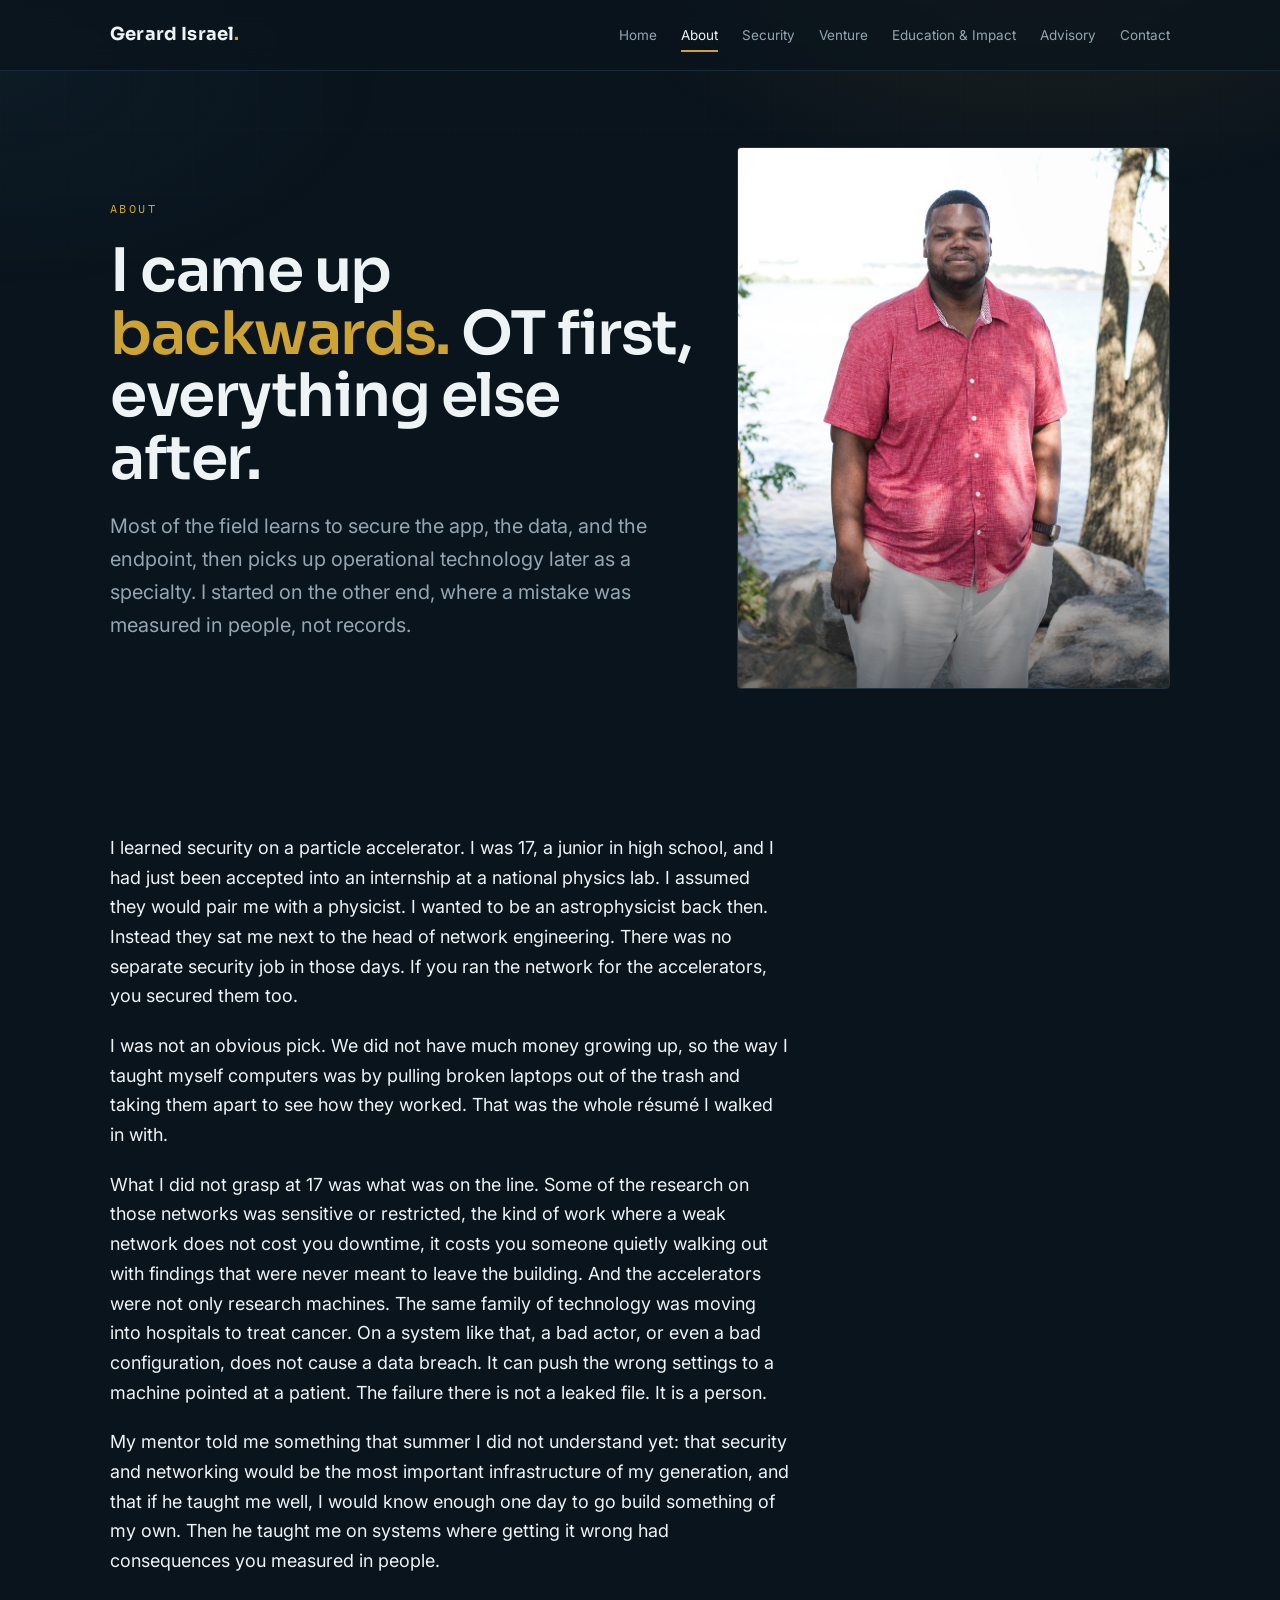
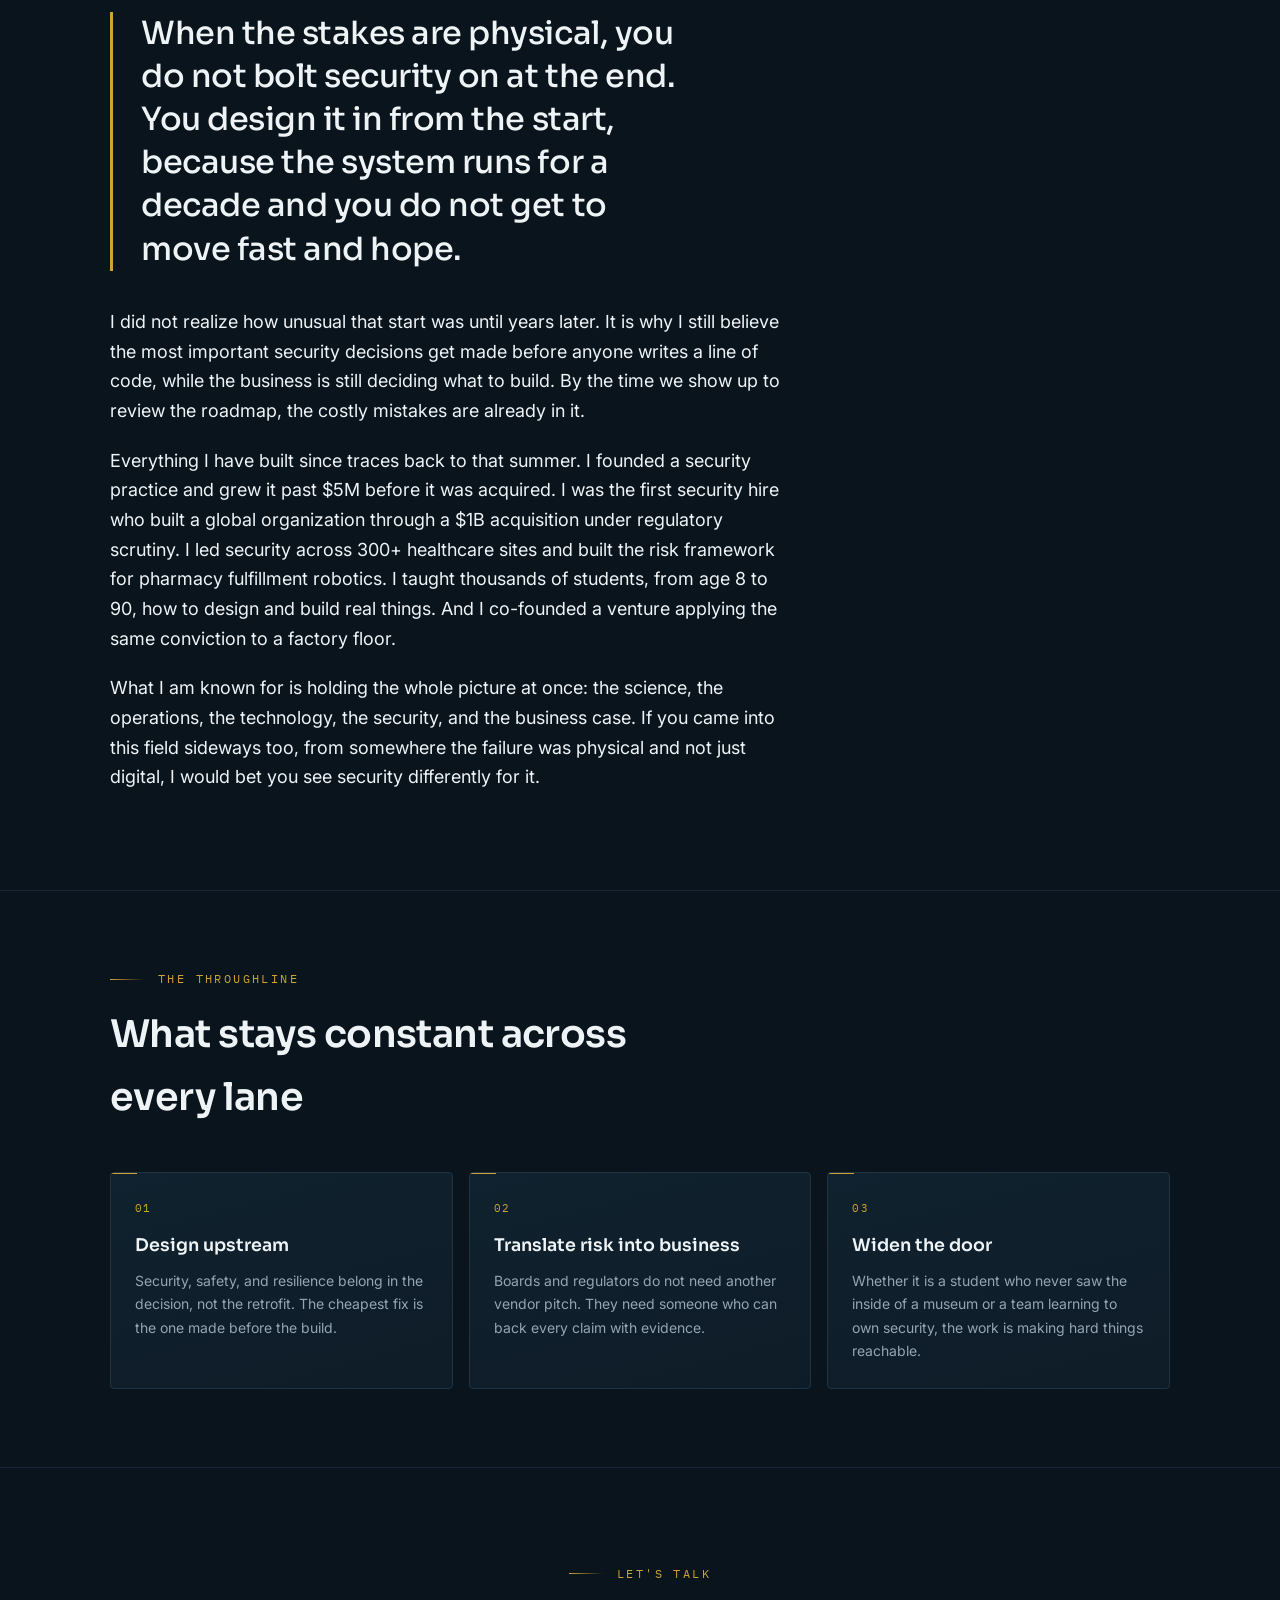
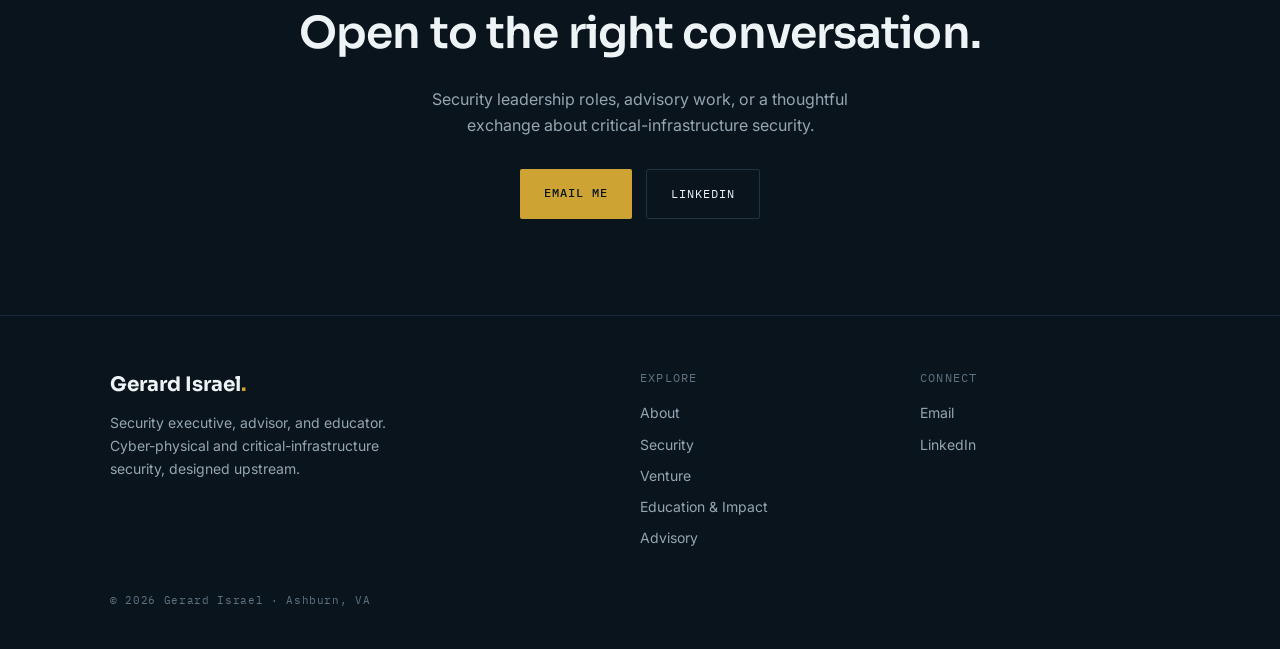
==== about.html @ 3f60c48b "Add files via upload" ====
<!DOCTYPE html>
<html lang="en">
<head>
<meta charset="UTF-8" />
<meta name="viewport" content="width=device-width, initial-scale=1.0" />
<title>Gerard Israel · About</title>
<meta name="description" content="How a self-taught kid who learned security on a particle accelerator came up backwards: operational technology first, everything else after." />
<link rel="preconnect" href="https://fonts.googleapis.com">
<link rel="preconnect" href="https://fonts.gstatic.com" crossorigin>
<link href="https://fonts.googleapis.com/css2?family=Sora:wght@400;500;600;700&family=Inter:wght@400;500;600&family=IBM+Plex+Mono:wght@400;500&display=swap" rel="stylesheet">
<link rel="stylesheet" href="style.css">
</head>
<body>

<header class="bar">
  <div class="wrap bar-inner">
    <a href="index.html" class="monogram">Gerard Israel<span class="dot">.</span></a>
    <nav class="links">
      <a href="index.html">Home</a>
      <a href="about.html" class="here">About</a>
      <a href="security.html">Security</a>
      <a href="venture.html">Venture</a>
      <a href="impact.html">Education &amp; Impact</a>
      <a href="advisory.html">Advisory</a>
      <a href="#contact" class="contact-link">Contact</a>
    </nav>
  </div>
</header>

<section class="hero">
  <div class="wrap">
    <div class="hero-grid">
      <div>
        <span class="eyebrow">About</span>
        <h1>I came up <span class="accent">backwards.</span> OT first, everything else after.</h1>
        <p class="sub">Most of the field learns to secure the app, the data, and the endpoint, then picks up operational technology later as a specialty. I started on the other end, where a mistake was measured in people, not records.</p>
      </div>
      <div class="portrait reveal"><img src="gerard-israel.jpg" alt="Gerard Israel" /></div>
    </div>
  </div>
</section>

<section class="block">
  <div class="wrap">
    <div class="prose lg reveal">
      <p>I learned security on a particle accelerator. I was 17, a junior in high school, and I had just been accepted into an internship at a national physics lab. I assumed they would pair me with a physicist. I wanted to be an astrophysicist back then. Instead they sat me next to the head of network engineering. There was no separate security job in those days. If you ran the network for the accelerators, you secured them too.</p>
      <p>I was not an obvious pick. We did not have much money growing up, so the way I taught myself computers was by pulling broken laptops out of the trash and taking them apart to see how they worked. That was the whole résumé I walked in with.</p>
      <p>What I did not grasp at 17 was what was on the line. Some of the research on those networks was sensitive or restricted, the kind of work where a weak network does not cost you downtime, it costs you someone quietly walking out with findings that were never meant to leave the building. And the accelerators were not only research machines. The same family of technology was moving into hospitals to treat cancer. On a system like that, a bad actor, or even a bad configuration, does not cause a data breach. It can push the wrong settings to a machine pointed at a patient. The failure there is not a leaked file. It is a person.</p>
      <p>My mentor told me something that summer I did not understand yet: that security and networking would be the most important infrastructure of my generation, and that if he taught me well, I would know enough one day to go build something of my own. Then he taught me on systems where getting it wrong had consequences you measured in people.</p>
    </div>

    <div class="pullquote reveal" style="margin:36px 0;">When the stakes are physical, you do not bolt security on at the end. You design it in from the start, because the system runs for a decade and you do not get to move fast and hope.</div>

    <div class="prose lg reveal">
      <p>I did not realize how unusual that start was until years later. It is why I still believe the most important security decisions get made before anyone writes a line of code, while the business is still deciding what to build. By the time we show up to review the roadmap, the costly mistakes are already in it.</p>
      <p>Everything I have built since traces back to that summer. I founded a security practice and grew it past $5M before it was acquired. I was the first security hire who built a global organization through a $1B acquisition under regulatory scrutiny. I led security across 300+ healthcare sites and built the risk framework for pharmacy fulfillment robotics. I taught thousands of students, from age 8 to 90, how to design and build real things. And I co-founded a venture applying the same conviction to a factory floor.</p>
      <p>What I am known for is holding the whole picture at once: the science, the operations, the technology, the security, and the business case. If you came into this field sideways too, from somewhere the failure was physical and not just digital, I would bet you see security differently for it.</p>
    </div>
  </div>
</section>

<section class="block">
  <div class="wrap">
    <div class="sec-head reveal">
      <div class="kicker">The throughline</div>
      <h2>What stays constant across every lane</h2>
    </div>
    <div class="grid3">
      <div class="card reveal"><div class="ci">01</div><h3>Design upstream</h3><p>Security, safety, and resilience belong in the decision, not the retrofit. The cheapest fix is the one made before the build.</p></div>
      <div class="card reveal"><div class="ci">02</div><h3>Translate risk into business</h3><p>Boards and regulators do not need another vendor pitch. They need someone who can back every claim with evidence.</p></div>
      <div class="card reveal"><div class="ci">03</div><h3>Widen the door</h3><p>Whether it is a student who never saw the inside of a museum or a team learning to own security, the work is making hard things reachable.</p></div>
    </div>
  </div>
</section>

<section class="contact" id="contact">
  <div class="wrap">
    <div class="kicker" style="justify-content:center;">Let's talk</div>
    <h2>Open to the right conversation.</h2>
    <p>Security leadership roles, advisory work, or a thoughtful exchange about critical-infrastructure security.</p>
    <div class="contact-links">
      <a class="btn primary" href="mailto:GerardIsrael1@gmail.com">Email me</a>
      <a class="btn ghost" href="https://linkedin.com/in/gerardisrael" target="_blank" rel="noopener">LinkedIn</a>
    </div>
  </div>
</section>

<footer>
  <div class="wrap foot-grid">
    <div>
      <div class="foot-name">Gerard Israel<span class="dot">.</span></div>
      <p class="foot-tag">Security executive, advisor, and educator. Cyber-physical and critical-infrastructure security, designed upstream.</p>
    </div>
    <div>
      <div class="fmono">Explore</div>
      <a href="about.html">About</a>
      <a href="security.html">Security</a>
      <a href="venture.html">Venture</a>
      <a href="impact.html">Education &amp; Impact</a>
      <a href="advisory.html">Advisory</a>
    </div>
    <div>
      <div class="fmono">Connect</div>
      <a href="mailto:GerardIsrael1@gmail.com">Email</a>
      <a href="https://linkedin.com/in/gerardisrael" target="_blank" rel="noopener">LinkedIn</a>
    </div>
  </div>
  <div class="wrap"><div class="foot-legal">&copy; <span id="yr"></span> Gerard Israel · Ashburn, VA</div></div>
</footer>

<script>
  document.getElementById('yr').textContent = new Date().getFullYear();
  const io = new IntersectionObserver((e)=>{e.forEach(x=>{if(x.isIntersecting){x.target.classList.add('in');io.unobserve(x.target);}})},{threshold:.12});
  document.querySelectorAll('.reveal').forEach(el=>io.observe(el));
</script>
</body>
</html>
---- style.css ----
/* ============================================================
   Gerard Israel — shared site styles  (v2, elevated)
   Palette: ink navy + brass. Signature motif: magnetic field lines.
   Change a value in :root and every page updates.
   ============================================================ */

:root{
  --ink:      #0A141D;
  --ink-2:    #0C1922;
  --surface:  #10222F;
  --surface-2:#0E1C27;
  --line:     #203343;
  --line-soft:#182838;
  --paper:    #EEF3F6;
  --slate:    #94A6B2;
  --slate-dim:#5E7382;
  --brass:    #CDA434;
  --brass-lt: #E4C25E;
  --brass-soft: rgba(205,164,52,.10);

  --display: 'Sora', sans-serif;
  --body:    'Inter', sans-serif;
  --mono:    'IBM Plex Mono', monospace;

  --maxw: 1120px;
}

*{ box-sizing:border-box; margin:0; padding:0; }
html{ scroll-behavior:smooth; }
body{
  background:var(--ink);
  color:var(--paper);
  font-family:var(--body);
  line-height:1.65;
  -webkit-font-smoothing:antialiased;
  position:relative;
}
/* layered ambiance: faint field glow + blueprint grid */
body::before{
  content:""; position:fixed; inset:0; z-index:-2; pointer-events:none;
  background:
    radial-gradient(60% 45% at 82% -5%, rgba(205,164,52,.10), transparent 60%),
    radial-gradient(50% 40% at 0% 8%, rgba(45,120,140,.08), transparent 60%);
}
body::after{
  content:""; position:fixed; inset:0; z-index:-2; pointer-events:none; opacity:.5;
  background-image:
    linear-gradient(rgba(205,164,52,.04) 1px, transparent 1px),
    linear-gradient(90deg, rgba(205,164,52,.04) 1px, transparent 1px);
  background-size:64px 64px, 64px 64px;
  -webkit-mask-image:linear-gradient(180deg, #000, transparent 70%);
          mask-image:linear-gradient(180deg, #000, transparent 70%);
}
a{ color:inherit; text-decoration:none; }
.wrap{ max-width:var(--maxw); margin:0 auto; padding:0 30px; }

.eyebrow{
  font-family:var(--mono); font-size:12px; letter-spacing:.2em;
  text-transform:uppercase; color:var(--brass);
}
.kicker{
  display:flex; align-items:center; gap:14px;
  font-family:var(--mono); font-size:12px; letter-spacing:.2em;
  text-transform:uppercase; color:var(--brass); margin-bottom:14px;
}
.kicker::before{ content:""; width:34px; height:1px; background:linear-gradient(90deg,var(--brass),transparent); }

.rule{ height:1px; border:0; margin:0; background:linear-gradient(90deg, var(--brass), transparent 70%); opacity:.4; }

/* ---------------- top bar / nav ---------------- */
header.bar{
  position:sticky; top:0; z-index:50;
  backdrop-filter:blur(12px);
  background:rgba(10,20,29,.72);
  border-bottom:1px solid var(--line-soft);
}
.bar-inner{ display:flex; align-items:center; justify-content:space-between; height:70px; }
.monogram{ font-family:var(--display); font-weight:700; font-size:18px; letter-spacing:.01em; }
.monogram .dot{ color:var(--brass); }
nav.links{ display:flex; gap:24px; font-size:13.5px; color:var(--slate); }
nav.links a{ position:relative; padding:4px 0; transition:color .2s ease; }
nav.links a:hover{ color:var(--paper); }
nav.links a.here{ color:var(--paper); }
nav.links a.here::after{ content:""; position:absolute; left:0; right:0; bottom:-2px; height:2px; background:var(--brass); }
@media(max-width:900px){ nav.links{ gap:16px; font-size:13px; } }
@media(max-width:640px){ nav.links a.contact-link{ display:none; } }

/* ---------------- buttons ---------------- */
.btn{
  font-family:var(--mono); font-size:12px; letter-spacing:.08em; text-transform:uppercase;
  padding:14px 24px; border-radius:2px; cursor:pointer; transition:all .2s ease;
  display:inline-block;
}
.btn.primary{ background:var(--brass); color:var(--ink); font-weight:500; }
.btn.primary:hover{ background:var(--brass-lt); transform:translateY(-1px); }
.btn.ghost{ border:1px solid var(--line); color:var(--paper); }
.btn.ghost:hover{ border-color:var(--brass); color:var(--brass); }
.cta-row{ display:flex; gap:14px; flex-wrap:wrap; margin-top:38px; }

/* ---------------- hero ---------------- */
.hero{ padding:76px 0 66px; position:relative; }
.hero-grid{ display:grid; grid-template-columns:1.15fr .85fr; gap:40px; align-items:center; }
@media(max-width:860px){ .hero-grid{ grid-template-columns:1fr; gap:20px; } }
.hero h1{
  font-family:var(--display); font-weight:600;
  font-size:clamp(36px,5.2vw,60px); line-height:1.04; letter-spacing:-.025em;
  margin:20px 0 20px; max-width:14ch;
}
.hero.wide h1{ max-width:20ch; }
.hero h1 .accent{ color:var(--brass); }
.hero .sub{ font-size:clamp(17px,2vw,20px); color:var(--slate); max-width:56ch; }

/* signature graphic panel */
.signature{
  position:relative; aspect-ratio:1/1; width:100%; max-width:420px; margin-left:auto;
  border:1px solid var(--line); border-radius:4px;
  background:linear-gradient(160deg, var(--surface), var(--ink-2));
  overflow:hidden;
}
.signature svg{ position:absolute; inset:0; width:100%; height:100%; }
.signature .tag{
  position:absolute; left:16px; bottom:14px; z-index:2;
  font-family:var(--mono); font-size:10.5px; letter-spacing:.14em; text-transform:uppercase; color:var(--slate-dim);
}
@media(max-width:860px){ .signature{ max-width:320px; margin:8px auto 0; } }

/* stat row */
.statrow{ display:flex; flex-wrap:wrap; gap:14px 40px; margin-top:8px; }
.stat .n{ font-family:var(--display); font-weight:600; font-size:28px; color:var(--paper); }
.stat .l{ font-family:var(--mono); font-size:10.5px; letter-spacing:.1em; text-transform:uppercase; color:var(--slate-dim); margin-top:3px; }

/* subpage hero motif (no inline svg needed) */
.hero.motif::after{
  content:""; position:absolute; right:-6%; top:50%; transform:translateY(-50%);
  width:46%; height:150%; z-index:-1; opacity:.5; pointer-events:none;
  background:
    radial-gradient(closest-side, transparent 58%, rgba(205,164,52,.18) 59%, transparent 61%),
    radial-gradient(closest-side, transparent 44%, rgba(205,164,52,.14) 45%, transparent 47%),
    radial-gradient(closest-side, transparent 30%, rgba(205,164,52,.10) 31%, transparent 33%);
  background-repeat:no-repeat; background-position:center;
}
@media(max-width:860px){ .hero.motif::after{ display:none; } }

/* ---------------- generic section ---------------- */
section.block{ padding:78px 0; position:relative; }
section.block + section.block{ border-top:1px solid var(--line-soft); }
.sec-head{ margin-bottom:44px; max-width:60ch; }
.sec-head h2{ font-family:var(--display); font-weight:600; font-size:clamp(27px,3.4vw,38px); letter-spacing:-.015em; }
.sec-head p{ color:var(--slate); margin-top:12px; font-size:16px; }
.lede{ font-size:clamp(19px,2.2vw,23px); color:var(--paper); max-width:44ch; line-height:1.5; }

/* card grids */
.grid3{ display:grid; grid-template-columns:repeat(auto-fit,minmax(260px,1fr)); gap:16px; }
.card{
  position:relative; border:1px solid var(--line); border-radius:4px; padding:26px 24px;
  background:linear-gradient(165deg, var(--surface), var(--surface-2));
  transition:border-color .25s ease, transform .25s ease;
  overflow:hidden;
}
.card::before{ content:""; position:absolute; top:0; left:0; width:26px; height:1px; background:var(--brass); transition:width .25s ease; }
.card:hover{ border-color:var(--brass); transform:translateY(-3px); }
.card:hover::before{ width:100%; }
.card .ci{ font-family:var(--mono); font-size:11px; color:var(--brass); letter-spacing:.12em; }
.card h3{ font-family:var(--display); font-weight:600; font-size:17.5px; margin:14px 0 9px; }
.card p{ font-size:14px; color:var(--slate); }

/* pillars (home) */
.pillars{ display:grid; grid-template-columns:repeat(auto-fit,minmax(240px,1fr)); gap:16px; }
.pillar{
  position:relative; display:block; border:1px solid var(--line); border-radius:4px; padding:28px 24px;
  background:linear-gradient(165deg, var(--surface), var(--surface-2));
  transition:border-color .25s ease, transform .25s ease; overflow:hidden;
}
.pillar::before{ content:""; position:absolute; top:0; left:0; width:26px; height:1px; background:var(--brass); transition:width .25s ease; }
.pillar:hover{ border-color:var(--brass); transform:translateY(-3px); }
.pillar:hover::before{ width:100%; }
.pillar .pnum{ font-family:var(--mono); font-size:11px; color:var(--brass); letter-spacing:.12em; }
.pillar h3{ font-family:var(--display); font-weight:600; font-size:20px; margin:14px 0 9px; }
.pillar p{ font-size:14.5px; color:var(--slate); }
.pillar .go{ font-family:var(--mono); font-size:12px; color:var(--brass); letter-spacing:.06em; margin-top:18px; display:inline-block; transition:letter-spacing .2s ease; }
.pillar:hover .go{ letter-spacing:.14em; }

/* timeline */
.tl-item{ display:grid; grid-template-columns:150px 1fr; gap:34px; padding:30px 0; border-top:1px solid var(--line-soft); position:relative; }
.tl-item:first-child{ border-top:none; }
@media(max-width:680px){ .tl-item{ grid-template-columns:1fr; gap:10px; } }
.tl-date{ font-family:var(--mono); font-size:13px; color:var(--brass); letter-spacing:.04em; padding-top:5px; }
.tl-body h3{ font-family:var(--display); font-weight:600; font-size:21px; letter-spacing:-.01em; }
.tl-body .org{ color:var(--slate); font-size:14.5px; margin:3px 0 14px; }
.tl-body ul{ list-style:none; }
.tl-body li{ font-size:14.5px; color:var(--paper); padding-left:20px; position:relative; margin-bottom:8px; }
.tl-body li::before{ content:""; position:absolute; left:0; top:10px; width:7px; height:7px; background:var(--brass); border-radius:50%; box-shadow:0 0 0 3px rgba(205,164,52,.14); }
.nested{ margin-top:20px; padding-top:18px; border-top:1px dashed var(--line); }
.nested .role{ font-family:var(--display); font-weight:600; font-size:16px; }
.nested .role span{ font-family:var(--mono); font-size:12px; color:var(--brass); font-weight:400; margin-left:8px; }

/* outcomes strip */
.outcomes{ display:grid; grid-template-columns:repeat(auto-fit,minmax(200px,1fr)); gap:20px; }
.oc{ border-left:2px solid var(--brass); padding:8px 0 8px 20px; }
.oc .n{ font-family:var(--display); font-weight:600; font-size:28px; letter-spacing:-.01em; }
.oc .l{ font-size:13px; color:var(--slate); margin-top:5px; }

/* panels / two-col */
.twocol{ display:grid; grid-template-columns:1fr 1fr; gap:26px; }
@media(max-width:760px){ .twocol{ grid-template-columns:1fr; } }
.panel{ border:1px solid var(--line); border-radius:4px; padding:32px; background:linear-gradient(165deg,var(--surface),var(--surface-2)); }
.panel h3{ font-family:var(--display); font-weight:600; font-size:20px; margin-bottom:14px; }
.panel p{ color:var(--slate); font-size:15px; margin-bottom:12px; }
.panel ul{ list-style:none; }
.panel li{ font-size:14.5px; padding-left:20px; position:relative; margin-bottom:9px; color:var(--paper); }
.panel li::before{ content:"\203A"; position:absolute; left:0; color:var(--brass); }
.flag{ font-family:var(--mono); font-size:11px; color:var(--slate-dim); background:var(--brass-soft); border:1px dashed var(--line); border-radius:4px; padding:9px 11px; margin-top:16px; display:inline-block; }

/* feature list */
.feature-list{ display:grid; grid-template-columns:repeat(auto-fit,minmax(280px,1fr)); gap:22px; }
.feature{ border-top:2px solid var(--brass); padding-top:18px; }
.feature h4{ font-family:var(--display); font-weight:600; font-size:17px; margin-bottom:7px; }
.feature p{ font-size:14.5px; color:var(--slate); }

/* pull quote */
.pullquote{
  font-family:var(--display); font-weight:500; font-size:clamp(22px,3.2vw,32px);
  line-height:1.35; letter-spacing:-.015em; max-width:24ch;
  border-left:3px solid var(--brass); padding-left:28px; margin:8px 0;
}

/* narrative prose */
.prose{ max-width:68ch; }
.prose p{ font-size:16.5px; color:var(--paper); margin-bottom:20px; }
.prose p .em{ color:var(--brass); font-style:normal; }
.prose.lg p{ font-size:18px; }

/* portrait slot */
.portrait{
  position:relative; width:100%; aspect-ratio:4/5; border:1px solid var(--line); border-radius:4px;
  overflow:hidden;
  background:
    repeating-linear-gradient(135deg, rgba(205,164,52,.05) 0 10px, transparent 10px 20px),
    linear-gradient(165deg,var(--surface),var(--ink-2));
  display:flex; align-items:center; justify-content:center; text-align:center;
  font-family:var(--mono); font-size:11px; letter-spacing:.12em; text-transform:uppercase; color:var(--slate-dim);
}
.portrait img{ display:block; width:100%; height:100%; object-fit:cover; object-position:center 15%; }
.portrait::after{ content:""; position:absolute; inset:0; pointer-events:none;
  background:linear-gradient(180deg, transparent 62%, rgba(10,20,29,.55)); }

/* certs */
.certs{ display:flex; flex-wrap:wrap; gap:10px; }
.chip{ font-family:var(--mono); font-size:12.5px; color:var(--paper); border:1px solid var(--line); border-radius:3px; padding:10px 14px; background:var(--surface); }
.chip.prog{ color:var(--brass); border-color:var(--brass); }

/* perspectives */
.plist{ display:grid; grid-template-columns:repeat(auto-fit,minmax(280px,1fr)); gap:16px; }
.post{ border:1px solid var(--line); border-radius:4px; padding:26px; background:linear-gradient(165deg,var(--surface),var(--surface-2)); transition:border-color .25s ease, transform .25s ease; }
.post:hover{ border-color:var(--brass); transform:translateY(-3px); }
.post .meta{ font-family:var(--mono); font-size:11px; letter-spacing:.1em; text-transform:uppercase; color:var(--slate-dim); }
.post h3{ font-family:var(--display); font-weight:600; font-size:18px; margin:12px 0 8px; }
.post p{ font-size:14px; color:var(--slate); }

/* contact */
.contact{ text-align:center; padding:96px 0; border-top:1px solid var(--line-soft); }
.contact h2{ font-family:var(--display); font-weight:600; font-size:clamp(29px,4vw,44px); margin-bottom:16px; letter-spacing:-.02em; }
.contact p{ color:var(--slate); max-width:46ch; margin:0 auto 30px; }
.contact-links{ display:flex; gap:14px; justify-content:center; flex-wrap:wrap; }

/* footer */
footer{ border-top:1px solid var(--line-soft); padding:52px 0 40px; }
.foot-grid{ display:grid; grid-template-columns:2fr 1fr 1fr; gap:30px; }
@media(max-width:680px){ .foot-grid{ grid-template-columns:1fr; gap:24px; } }
.foot-grid .fmono{ font-family:var(--mono); font-size:12px; letter-spacing:.1em; text-transform:uppercase; color:var(--slate-dim); margin-bottom:14px; }
.foot-grid a{ display:block; color:var(--slate); font-size:14px; margin-bottom:8px; transition:color .2s ease; }
.foot-grid a:hover{ color:var(--brass); }
.foot-name{ font-family:var(--display); font-weight:700; font-size:20px; }
.foot-name .dot{ color:var(--brass); }
.foot-tag{ color:var(--slate); font-size:14px; margin-top:10px; max-width:36ch; }
.foot-legal{ font-family:var(--mono); font-size:11px; letter-spacing:.06em; color:var(--slate-dim); margin-top:34px; }

/* reveal + a11y */
.reveal{ opacity:0; transform:translateY(18px); transition:opacity .7s ease, transform .7s ease; }
.reveal.in{ opacity:1; transform:none; }
@media(prefers-reduced-motion:reduce){
  .reveal{ opacity:1; transform:none; transition:none; }
  html{ scroll-behavior:auto; }
  .beam{ animation:none !important; }
}
:focus-visible{ outline:2px solid var(--brass); outline-offset:3px; }
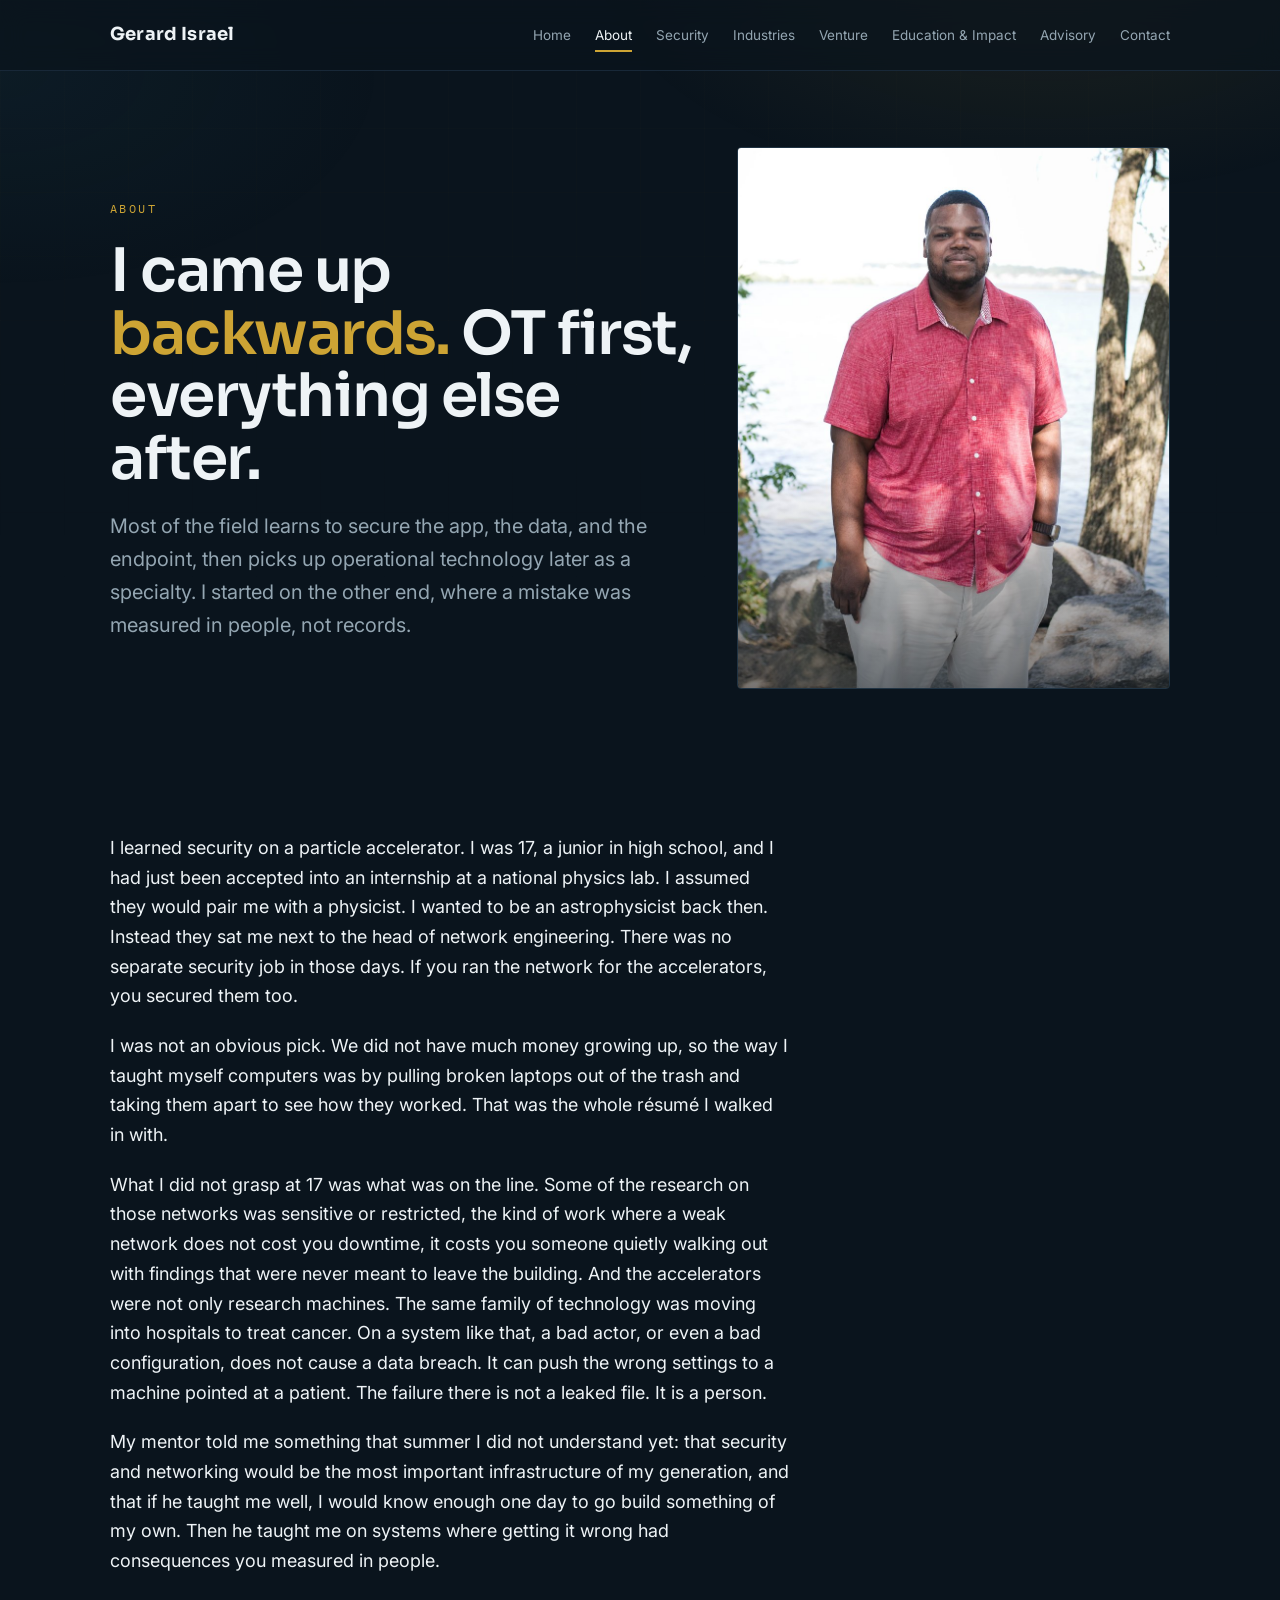
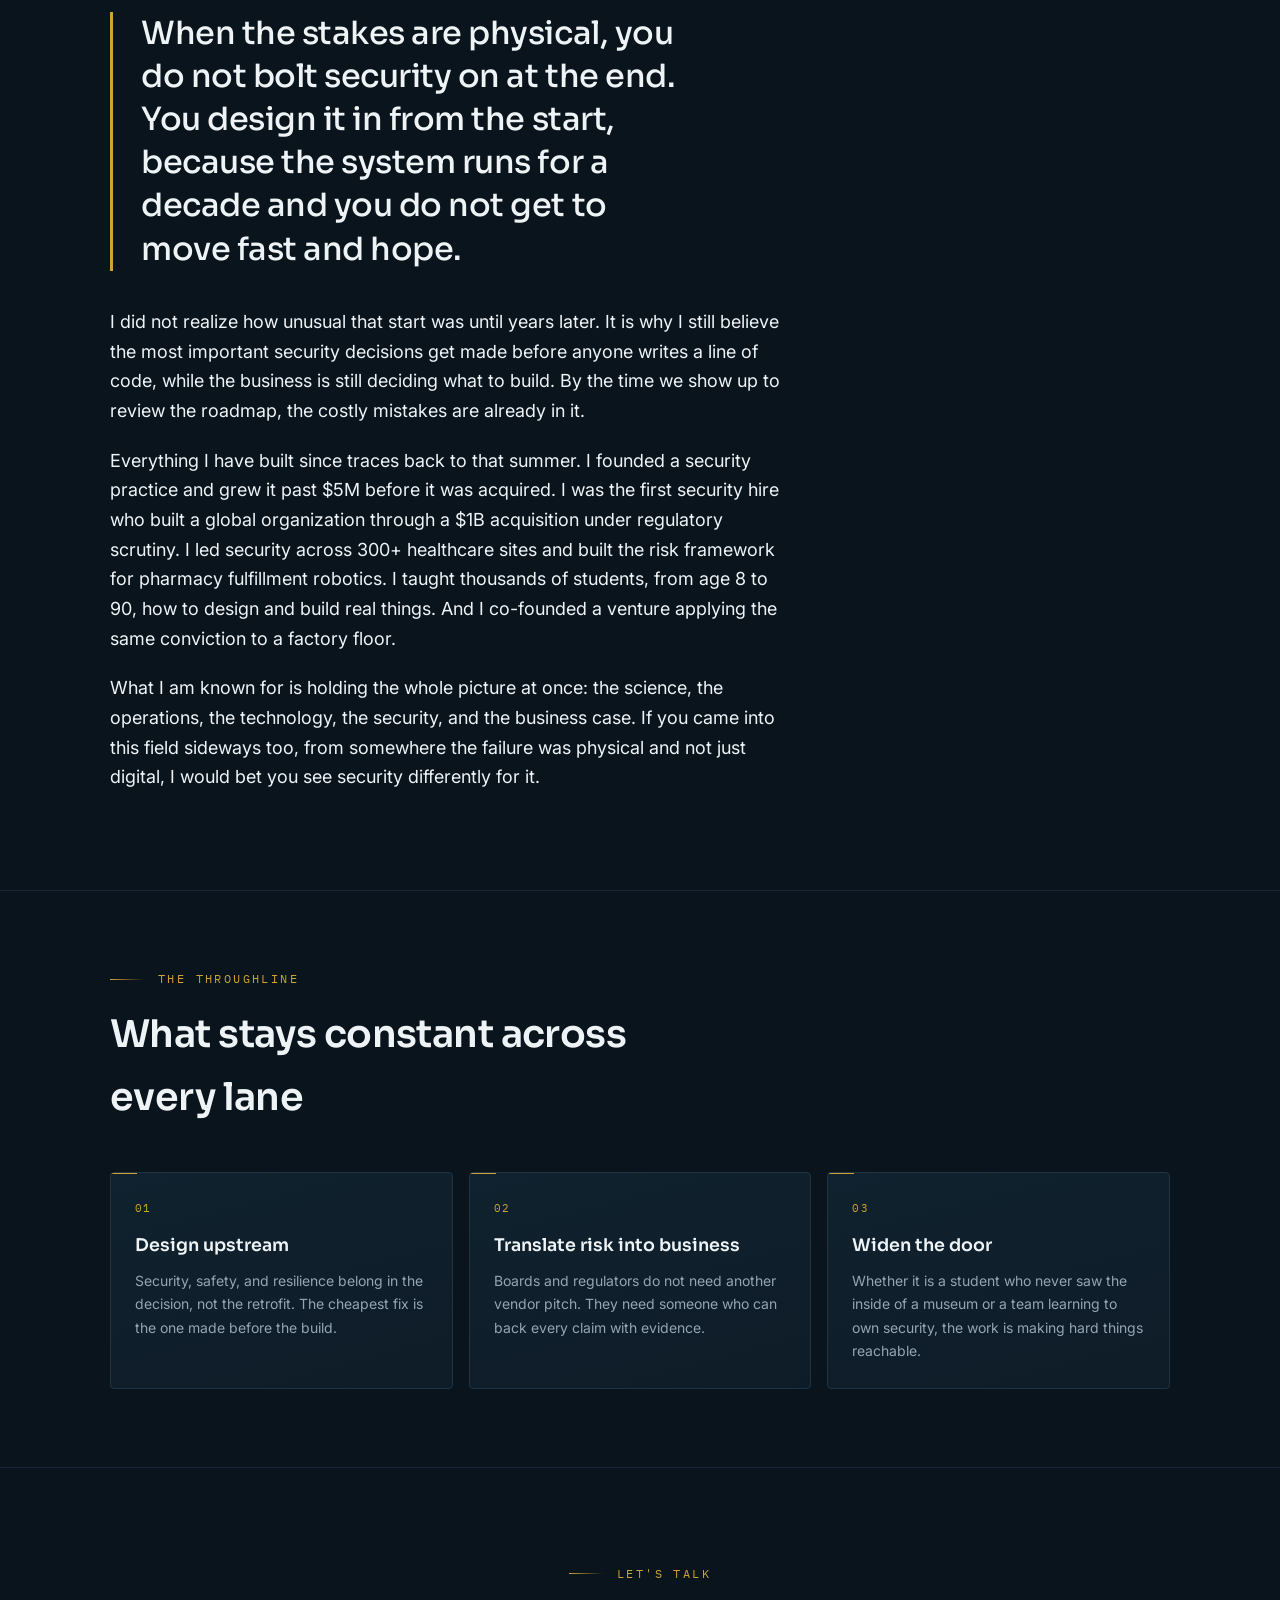
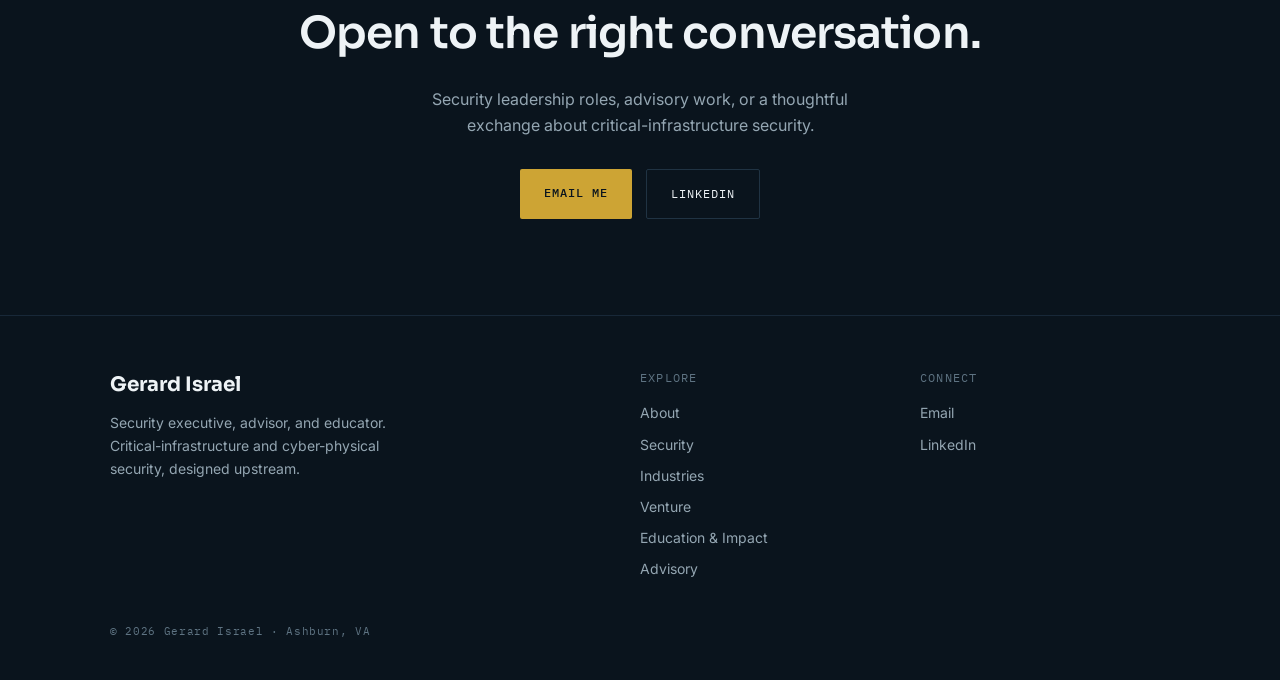
==== commit bae1aa12: "Add files via upload" ====
--- a/about.html
+++ b/about.html
@@ -14,13 +14,15 @@
 
 <header class="bar">
   <div class="wrap bar-inner">
-    <a href="index.html" class="monogram">Gerard Israel<span class="dot">.</span></a>
+    <a href="index.html" class="monogram">Gerard Israel</a>
+    <button class="nav-toggle" aria-label="Menu" aria-expanded="false" onclick="toggleNav(this)">&#9776;</button>
     <nav class="links">
       <a href="index.html">Home</a>
       <a href="about.html" class="here">About</a>
       <a href="security.html">Security</a>
+      <a href="industries.html">Industries</a>
       <a href="venture.html">Venture</a>
-      <a href="impact.html">Education &amp; Impact</a>
+      <a href="impact.html">Education & Impact</a>
       <a href="advisory.html">Advisory</a>
       <a href="#contact" class="contact-link">Contact</a>
     </nav>
@@ -88,13 +90,14 @@
 <footer>
   <div class="wrap foot-grid">
     <div>
-      <div class="foot-name">Gerard Israel<span class="dot">.</span></div>
-      <p class="foot-tag">Security executive, advisor, and educator. Cyber-physical and critical-infrastructure security, designed upstream.</p>
+      <div class="foot-name">Gerard Israel</div>
+      <p class="foot-tag">Security executive, advisor, and educator. Critical-infrastructure and cyber-physical security, designed upstream.</p>
     </div>
     <div>
       <div class="fmono">Explore</div>
       <a href="about.html">About</a>
       <a href="security.html">Security</a>
+      <a href="industries.html">Industries</a>
       <a href="venture.html">Venture</a>
       <a href="impact.html">Education &amp; Impact</a>
       <a href="advisory.html">Advisory</a>
@@ -110,8 +113,9 @@
 
 <script>
   document.getElementById('yr').textContent = new Date().getFullYear();
-  const io = new IntersectionObserver((e)=>{e.forEach(x=>{if(x.isIntersecting){x.target.classList.add('in');io.unobserve(x.target);}})},{threshold:.12});
-  document.querySelectorAll('.reveal').forEach(el=>io.observe(el));
+  function toggleNav(btn){var h=btn.closest('header'); var open=h.classList.toggle('open'); btn.setAttribute('aria-expanded', open);}
+  var io=new IntersectionObserver(function(es){es.forEach(function(x){if(x.isIntersecting){x.target.classList.add('in');io.unobserve(x.target);}});},{threshold:.12});
+  document.querySelectorAll('.reveal').forEach(function(el){io.observe(el);});
 </script>
 </body>
 </html>
--- a/style.css
+++ b/style.css
@@ -284,3 +284,21 @@
   .beam{ animation:none !important; }
 }
 :focus-visible{ outline:2px solid var(--brass); outline-offset:3px; }
+
+/* ---------------- mobile nav (hamburger) ---------------- */
+.nav-toggle{ display:none; background:none; border:0; color:var(--paper); font-size:22px; line-height:1; cursor:pointer; padding:6px; }
+@media(max-width:900px){
+  nav.links{ gap:0; }
+  .nav-toggle{ display:block; }
+  header.bar nav.links{
+    position:absolute; top:100%; left:0; right:0;
+    flex-direction:column; align-items:stretch;
+    background:rgba(10,20,29,.98); border-bottom:1px solid var(--line);
+    padding:6px 0; display:none;
+  }
+  header.bar.open nav.links{ display:flex; }
+  header.bar nav.links a{ padding:13px 30px; width:100%; font-size:15px; }
+  header.bar nav.links a.contact-link{ display:block; }
+  header.bar nav.links a.here::after{ display:none; }
+  header.bar nav.links a.here{ color:var(--brass); }
+}
